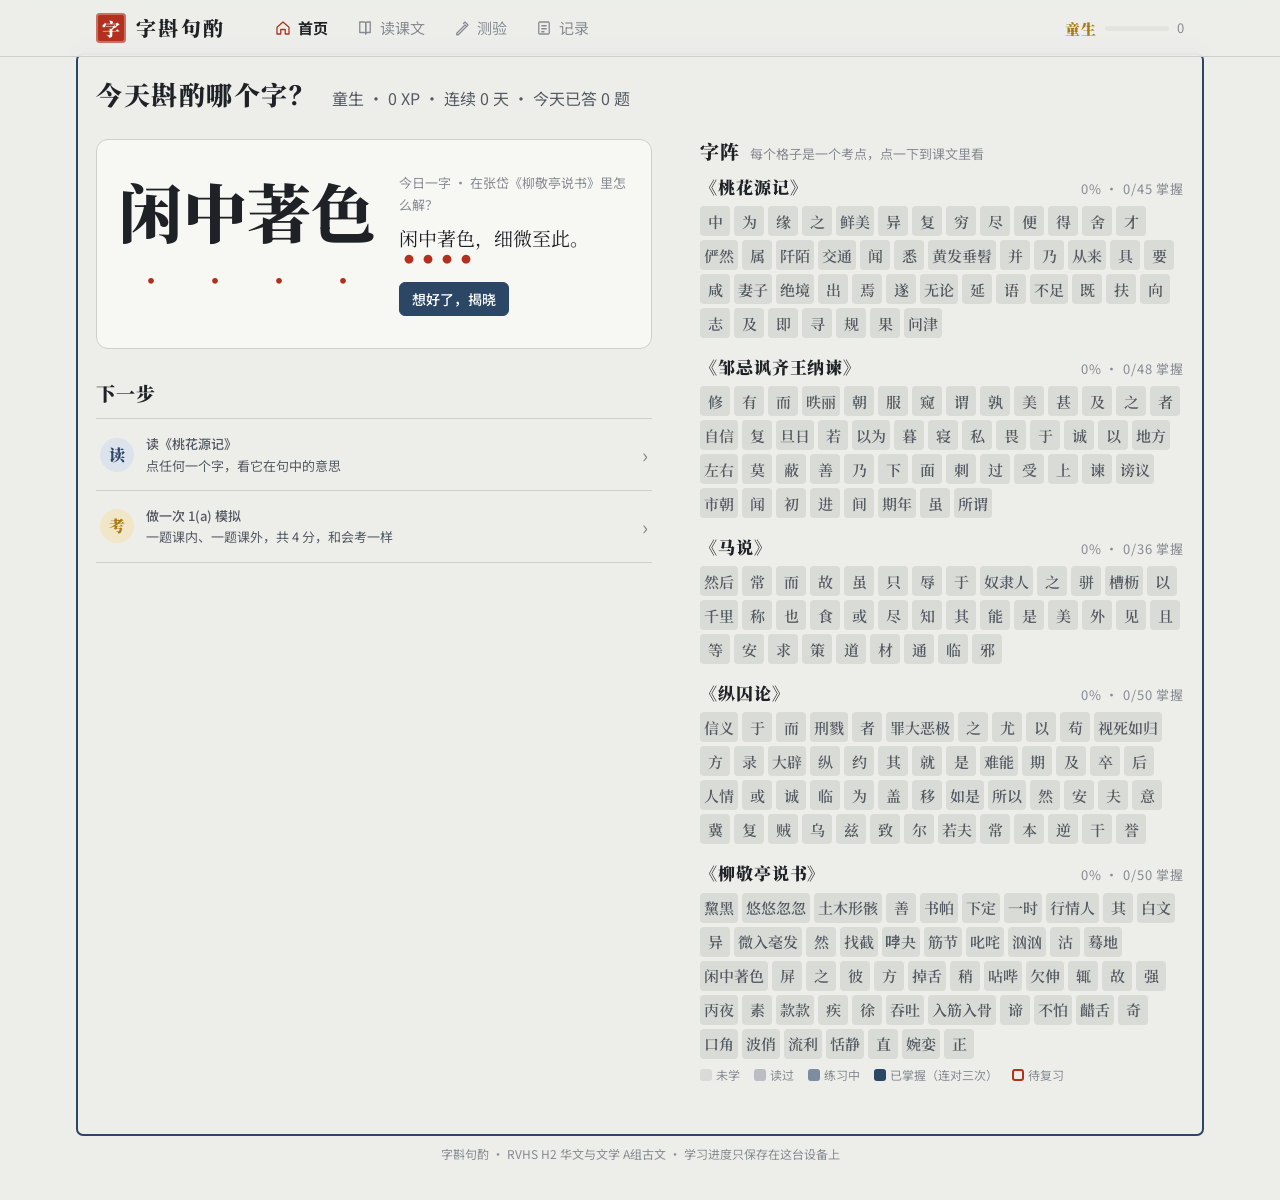
==== index.html @ b3ece3bb "字斟句酌: H2 CLL 文言字词 study app (five prescribed texts, 1(a)-style quiz, records + PDF) Co-Authored-By: " ====
<!doctype html>
<html lang="zh-Hans">
<head>
<meta charset="utf-8">
<meta name="viewport" content="width=device-width, initial-scale=1, viewport-fit=cover">
<title>字斟句酌 · 文言字词</title>
<meta name="description" content="H2 华文与文学 A组古文：五篇指定古文逐字释义、一词多义、测一测，以及仿 1(a) 的课内外字词测验。">
<meta name="theme-color" content="#EDEEEA" media="(prefers-color-scheme: light)">
<meta name="theme-color" content="#16181C" media="(prefers-color-scheme: dark)">
<link rel="manifest" href="manifest.webmanifest">
<link rel="icon" type="image/png" href="icons/icon-192.png">
<link rel="apple-touch-icon" href="icons/apple-touch-icon.png">
<meta name="apple-mobile-web-app-capable" content="yes">
<meta name="apple-mobile-web-app-title" content="字斟句酌">
<link rel="preconnect" href="https://fonts.googleapis.com">
<link rel="preconnect" href="https://fonts.gstatic.com" crossorigin>
<link rel="stylesheet" href="https://fonts.googleapis.com/css2?family=Noto+Sans+SC:wght@400;500;700&family=Noto+Serif+SC:wght@400;600;900&display=swap">
<link rel="stylesheet" href="css/app.css">
</head>
<body>
<a class="skip" href="#main">跳到正文</a>
<header class="hd">
  <div class="hd-in">
    <a href="#home" class="brand" aria-label="字斟句酌 首页"><span class="seal" aria-hidden="true">字</span><span class="brand-t">字斟句酌</span></a>
    <nav class="nav" aria-label="主导航">
      <a href="#home" data-v="home"><svg viewBox="0 0 24 24" aria-hidden="true"><path d="M4 11 12 4l8 7v9h-5v-6H9v6H4z"/></svg><span>首页</span></a>
      <a href="#read" data-v="read"><svg viewBox="0 0 24 24" aria-hidden="true"><path d="M5 4h6a2 2 0 0 1 2 2v14a2 2 0 0 0-2-2H5z"/><path d="M19 4h-4a2 2 0 0 0-2 2v14a2 2 0 0 1 2-2h4z"/></svg><span>读课文</span></a>
      <a href="#quiz" data-v="quiz"><svg viewBox="0 0 24 24" aria-hidden="true"><path d="M5 19 16 8l2 2L7 21H5z"/><path d="m14 6 2-2 4 4-2 2"/></svg><span>测验</span></a>
      <a href="#records" data-v="records"><svg viewBox="0 0 24 24" aria-hidden="true"><rect x="5" y="4" width="14" height="16" rx="1.5"/><path d="M9 9h6M9 13h6M9 17h3"/></svg><span>记录</span></a>
    </nav>
    <a class="rank-chip" href="#records" aria-label="我的等级"><b id="hd-rank">童生</b><span class="xpbar" aria-hidden="true"><i id="hd-bar"></i></span><span id="hd-xp" class="hd-xp">0</span></a>
  </div>
</header>
<main id="main" tabindex="-1"></main>
<aside id="sheet" class="sheet" hidden aria-live="polite"></aside>
<div id="toast" role="status" hidden></div>
<div id="stage" aria-hidden="true"></div>
<footer class="ft"><p>字斟句酌 · RVHS H2 华文与文学 A组古文 · 学习进度只保存在这台设备上</p></footer>
<script src="js/parse.js"></script>
<script src="js/zz.js"></script>
<script src="data/texts/taohua.js"></script>
<script src="data/texts/zouji.js"></script>
<script src="data/texts/mashuo.js"></script>
<script src="data/texts/zongqiu.js"></script>
<script src="data/texts/liujingting.js"></script>
<script src="js/app.js"></script>
<script>
  if ('serviceWorker' in navigator && (location.protocol === 'https:' || location.hostname === 'localhost')) {
    window.addEventListener('load', function () { navigator.serviceWorker.register('sw.js').catch(function () {}); });
  }
</script>
</body>
</html>
---- css/app.css ----
/* 字斟句酌 · 文言字词
   One idea carries the design: the exam's 着重号. A tapped or tested character gets a 朱砂 dot beneath it
   (CSS text-emphasis), and its meaning appears as a 朱批 — a red-ink margin note. Everything else stays ink-on-paper quiet.
   Phones: one column, tab bar at the bottom, notes in a bottom sheet. ≥1040px: text column + sticky margin note. */
/* 𠷺 (U+20DFA) and 㕮 are missing from most phone fonts; this 1 KB font carries just those glyphs (built from Noto Serif CJK, OFL) */
@font-face { font-family: 'ZZ Rare'; src: url('fonts/zz-rare.woff2') format('woff2'); unicode-range: U+20DFA, U+356E; font-display: swap; }
:root {
  --paper: #EDEEEA;      /* 宣纸灰 */
  --leaf: #F7F7F4;       /* raised surface */
  --sunk: #E2E4DF;
  --ink: #1E2126;        /* 墨 */
  --ink-2: #545A63;      /* 淡墨 */
  --ink-3: #868B92;
  --rule: #CDD0CA;
  --zhu: #B3301E;        /* 朱砂: annotation, dots, marks */
  --zhu-soft: #F3DDD7;
  --dai: #2C4766;        /* 黛: actions */
  --dai-ink: #FFFFFF;
  --dai-soft: #DCE3EC;
  --huang: #A87C14;      /* 藤黄: rank, XP */
  --huang-soft: #F1E6C8;
  --lv: #3B7656;         /* 石绿: correct */
  --lv-soft: #DCEBE2;
  --m0: #D9DBD6; --m1: #B9BDC4; --m2: #7E8CA0; --m3: #2C4766;  /* mastery shades: 未学 / 读过 / 练习中 / 掌握 */
  --f-wen: 'ZZ Rare', 'Noto Serif SC', 'Songti SC', 'STSong', 'SimSun', serif;
  --f-ui: 'ZZ Rare', 'Noto Sans SC', 'PingFang SC', 'Hiragino Sans GB', 'Microsoft YaHei', system-ui, sans-serif;
  --tab-h: 62px;
  --r-s: 6px; --r-m: 12px;
  color-scheme: light;
}
@media (prefers-color-scheme: dark) {
  :root:not([data-theme="light"]) {
    --paper: #16181C; --leaf: #1E2126; --sunk: #25292F; --ink: #E6E4DE; --ink-2: #ABAFB5; --ink-3: #7B8087; --rule: #33383F;
    --zhu: #E0715C; --zhu-soft: #3A211C; --dai: #9DB6D6; --dai-ink: #10161E; --dai-soft: #233245;
    --huang: #D9B256; --huang-soft: #3A3120; --lv: #7FC39C; --lv-soft: #1C3127;
    --m0: #2A2E34; --m1: #464C55; --m2: #6F84A0; --m3: #A9C0DE;
    color-scheme: dark;
  }
}
:root[data-theme="dark"] {
  --paper: #16181C; --leaf: #1E2126; --sunk: #25292F; --ink: #E6E4DE; --ink-2: #ABAFB5; --ink-3: #7B8087; --rule: #33383F;
  --zhu: #E0715C; --zhu-soft: #3A211C; --dai: #9DB6D6; --dai-ink: #10161E; --dai-soft: #233245;
  --huang: #D9B256; --huang-soft: #3A3120; --lv: #7FC39C; --lv-soft: #1C3127;
  --m0: #2A2E34; --m1: #464C55; --m2: #6F84A0; --m3: #A9C0DE;
  color-scheme: dark;
}

* { box-sizing: border-box; }
html { -webkit-text-size-adjust: 100%; }
body { margin: 0; background: var(--paper); color: var(--ink); font: 16px/1.65 var(--f-ui); padding-bottom: calc(var(--tab-h) + env(safe-area-inset-bottom)); }
button, input, select, textarea { font: inherit; color: inherit; }
a { color: var(--dai); }
:focus-visible { outline: 2px solid var(--dai); outline-offset: 2px; border-radius: 3px; }
.skip { position: absolute; left: -999px; top: 8px; background: var(--leaf); padding: 6px 10px; z-index: 50; }
.skip:focus { left: 8px; }
.sr { position: absolute; width: 1px; height: 1px; overflow: hidden; clip: rect(0 0 0 0); }
#stage { position: absolute; left: -10000px; top: 0; width: 760px; }

/* ---------- header / nav ---------- */
.hd { position: sticky; top: 0; z-index: 20; background: var(--paper); border-bottom: 1px solid var(--rule); padding-top: env(safe-area-inset-top); }
.hd-in { max-width: 1120px; margin: 0 auto; display: flex; align-items: center; gap: 16px; height: 56px; padding: 0 16px; }
.brand { display: flex; align-items: center; gap: 10px; text-decoration: none; color: var(--ink); }
.brand-t { font: 900 20px/1 var(--f-wen); letter-spacing: .12em; }
.seal { display: inline-grid; place-items: center; width: 30px; height: 30px; background: var(--zhu); color: #fff; font: 900 18px/1 var(--f-wen); border-radius: 4px; box-shadow: inset 0 0 0 2px color-mix(in srgb, #fff 30%, transparent); }
.nav { position: fixed; left: 0; right: 0; bottom: 0; z-index: 30; display: grid; grid-template-columns: repeat(4, 1fr); height: calc(var(--tab-h) + env(safe-area-inset-bottom)); padding-bottom: env(safe-area-inset-bottom); background: var(--leaf); border-top: 1px solid var(--rule); }
.nav a { display: flex; flex-direction: column; align-items: center; justify-content: center; gap: 2px; font-size: 12px; color: var(--ink-3); text-decoration: none; }
.nav svg { width: 22px; height: 22px; fill: none; stroke: currentColor; stroke-width: 1.7; stroke-linejoin: round; stroke-linecap: round; }
.nav a[aria-current="page"] { color: var(--ink); font-weight: 700; }
.nav a[aria-current="page"] svg { stroke: var(--zhu); }
.rank-chip { margin-left: auto; display: flex; align-items: center; gap: 8px; text-decoration: none; color: var(--ink); font-size: 13px; }
.rank-chip b { font: 900 15px/1 var(--f-wen); color: var(--huang); letter-spacing: .08em; }
.xpbar { display: inline-block; width: 64px; height: 5px; border-radius: 3px; background: var(--sunk); overflow: hidden; }
.xpbar i { display: block; height: 100%; width: 0; background: var(--huang); transition: width .4s; }
.hd-xp { color: var(--ink-3); font-variant-numeric: tabular-nums; }
@media (min-width: 760px) {
  body { padding-bottom: 0; }
  .hd { background: color-mix(in srgb, var(--paper) 90%, transparent); backdrop-filter: blur(8px); -webkit-backdrop-filter: blur(8px); }
  .nav { position: static; display: flex; gap: 4px; height: auto; padding: 0; background: none; border: 0; margin-left: 20px; }
  .nav a { flex-direction: row; gap: 6px; font-size: 15px; padding: 8px 12px; border-radius: var(--r-s); }
  .nav a:hover { background: var(--sunk); }
  .nav svg { width: 18px; height: 18px; }
}

/* ---------- page frame ---------- */
main { display: block; max-width: 1120px; margin: 0 auto; padding: 20px 16px 48px; outline: none; }
.col { max-width: 720px; margin: 0 auto; }
.ft { text-align: center; color: var(--ink-3); font-size: 12px; padding: 0 16px 24px; }
h1, h2, h3 { font-family: var(--f-wen); font-weight: 900; line-height: 1.3; margin: 0; }
.pg-h { font-size: 28px; letter-spacing: .06em; margin-bottom: 4px; }
.pg-sub { color: var(--ink-2); margin: 0 0 20px; }
.sec-h { font-size: 19px; letter-spacing: .05em; margin: 32px 0 12px; display: flex; align-items: baseline; gap: 10px; }
.sec-h small { font: 400 13px var(--f-ui); color: var(--ink-3); letter-spacing: 0; }
.back { background: none; border: 0; padding: 4px 0; color: var(--ink-2); cursor: pointer; margin-bottom: 8px; }
.back:hover { color: var(--ink); }
.fine { font-size: 13px; color: var(--ink-3); }

.btn { display: inline-flex; align-items: center; justify-content: center; gap: 6px; min-height: 44px; padding: 0 18px; border-radius: var(--r-s); border: 1px solid var(--rule); background: var(--leaf); cursor: pointer; text-decoration: none; color: var(--ink); font-weight: 500; }
.btn:hover { border-color: var(--ink-3); }
.btn.primary { background: var(--dai); border-color: var(--dai); color: var(--dai-ink); }
.btn.primary:hover { filter: brightness(1.08); }
.btn.zhu { background: var(--zhu); border-color: var(--zhu); color: #fff; }
.btn.ghost { background: none; }
.btn.sm { min-height: 34px; padding: 0 12px; font-size: 14px; }
.btn[disabled] { opacity: .45; cursor: not-allowed; }
.actions { display: flex; flex-wrap: wrap; gap: 10px; margin-top: 16px; }

/* 着重号: the dotted character, everywhere a word is "the one being asked about" */
.dot { -webkit-text-emphasis: filled circle var(--zhu); text-emphasis: filled circle var(--zhu); -webkit-text-emphasis-position: under; text-emphasis-position: under right; }
.wen { font-family: var(--f-wen); }

/* ---------- home ---------- */
.home { display: grid; gap: 28px; }
@media (min-width: 1040px) { .home { grid-template-columns: minmax(0, 1.15fr) minmax(0, 1fr); align-items: start; column-gap: 48px; } .home .span { grid-column: 1 / -1; } }
.hello { display: flex; flex-wrap: wrap; align-items: baseline; gap: 6px 16px; }
.hello h1 { font-size: 26px; letter-spacing: .06em; }
.hello p { margin: 0; color: var(--ink-2); }
.today { position: relative; display: grid; grid-template-columns: auto 1fr; gap: 0 24px; align-items: center; padding: 24px 22px; background: var(--leaf); border-radius: var(--r-m); border: 1px solid var(--rule); }
.today .big { font: 900 104px/1 var(--f-wen); padding-bottom: 22px; -webkit-text-emphasis: filled dot var(--zhu); text-emphasis: filled dot var(--zhu); -webkit-text-emphasis-position: under; text-emphasis-position: under right; }
.today .big.multi { font-size: 64px; }
.today .lbl { font-size: 13px; color: var(--ink-3); margin: 0 0 6px; }
.today .ctx { font: 400 19px/1.8 var(--f-wen); margin: 0; }
.today .cite { font-size: 13px; color: var(--ink-2); margin: 2px 0 12px; }
.today .ans { border-left: 3px solid var(--zhu); padding: 2px 0 2px 12px; margin: 10px 0; }
.today .ans b { font-family: var(--f-wen); font-size: 19px; color: var(--zhu); }
@media (max-width: 520px) { .today { grid-template-columns: 1fr; } .today .big { font-size: 84px; } }

.next { list-style: none; margin: 0; padding: 0; border-top: 1px solid var(--rule); }
.next li { border-bottom: 1px solid var(--rule); }
.next a { display: grid; grid-template-columns: 34px 1fr auto; gap: 12px; align-items: center; padding: 14px 4px; text-decoration: none; color: var(--ink); }
.next a:hover { background: var(--sunk); }
.next .ic { width: 34px; height: 34px; display: grid; place-items: center; border-radius: 50%; background: var(--dai-soft); color: var(--dai); font: 900 16px/1 var(--f-wen); }
.next .ic.zhu { background: var(--zhu-soft); color: var(--zhu); }
.next .ic.huang { background: var(--huang-soft); color: var(--huang); }
.next b { display: block; font-weight: 500; }
.next span { font-size: 13px; color: var(--ink-2); }
.next .go { color: var(--ink-3); font-size: 20px; }

/* 字阵 mastery map */
.zhen { display: grid; gap: 18px; }
.zhen-row h3 { font-size: 17px; letter-spacing: .05em; display: flex; justify-content: space-between; align-items: baseline; margin-bottom: 8px; }
.zhen-row h3 a { color: var(--ink); text-decoration: none; }
.zhen-row h3 small { font: 400 13px var(--f-ui); color: var(--ink-3); font-variant-numeric: tabular-nums; }
.tiles { display: flex; flex-wrap: wrap; gap: 4px; }
.tile { min-width: 30px; height: 30px; padding: 0 4px; display: grid; place-items: center; border: 0; border-radius: 4px; font: 600 15px/1 var(--f-wen); cursor: pointer; background: var(--m0); color: var(--ink-2); }
.tile.l1 { background: var(--m1); color: var(--ink); }
.tile.l2 { background: var(--m2); color: #fff; }
.tile.l3 { background: var(--m3); color: var(--dai-ink); }
.tile.due { box-shadow: inset 0 0 0 2px var(--zhu); }
.legend { display: flex; flex-wrap: wrap; gap: 6px 14px; font-size: 12px; color: var(--ink-3); margin-top: 6px; }
.legend i { display: inline-block; width: 12px; height: 12px; border-radius: 3px; vertical-align: -1px; margin-right: 4px; }

/* ---------- 读课文: text list ---------- */
.shelf { list-style: none; margin: 0; padding: 0; display: grid; gap: 0; border-top: 1px solid var(--ink); }
.shelf li { border-bottom: 1px solid var(--rule); }
.shelf a { display: grid; grid-template-columns: 1fr auto; gap: 4px 16px; padding: 18px 4px; text-decoration: none; color: var(--ink); }
.shelf a:hover { background: var(--sunk); }
.shelf h2 { font-size: 24px; letter-spacing: .08em; }
.shelf .by { grid-column: 1; color: var(--ink-2); font-size: 14px; }
.shelf .pct { grid-row: 1 / span 2; grid-column: 2; align-self: center; text-align: right; font-size: 13px; color: var(--ink-3); }
.shelf .pct b { display: block; font: 900 22px/1.1 var(--f-wen); color: var(--dai); }
.shelf .mini { grid-column: 1 / -1; display: flex; gap: 2px; margin-top: 6px; }
.shelf .mini i { flex: 1; height: 4px; border-radius: 2px; background: var(--m0); }
.shelf .mini i.l1 { background: var(--m1); } .shelf .mini i.l2 { background: var(--m2); } .shelf .mini i.l3 { background: var(--m3); }

/* ---------- 读课文: reader ---------- */
.reader { display: grid; gap: 24px; }
@media (min-width: 1040px) { .reader { grid-template-columns: minmax(0, 1fr) 340px; gap: 48px; } }
.r-head h1 { font-size: 34px; letter-spacing: .12em; }
.r-head .by { color: var(--ink-2); margin: 4px 0 10px; }
.r-head .intro { color: var(--ink-2); font-size: 15px; margin: 0 0 16px; max-width: 40em; }
.r-tools { position: sticky; top: 56px; z-index: 5; display: flex; flex-wrap: wrap; align-items: center; gap: 10px 14px; padding: 10px 0; background: var(--paper); border-bottom: 1px solid var(--rule); margin-bottom: 18px; }
.seg { display: inline-flex; border: 1px solid var(--rule); border-radius: var(--r-s); overflow: hidden; }
.seg button { border: 0; background: var(--leaf); padding: 6px 14px; cursor: pointer; font-size: 14px; }
.seg button + button { border-left: 1px solid var(--rule); }
.seg button[aria-pressed="true"] { background: var(--ink); color: var(--paper); }
.chk { display: inline-flex; align-items: center; gap: 6px; font-size: 14px; color: var(--ink-2); cursor: pointer; }
.chk input { accent-color: var(--zhu); width: 16px; height: 16px; }
.r-tools .btn { margin-left: auto; }
.text { font: 400 22px/2.25 var(--f-wen); letter-spacing: .05em; max-width: 34em; }
.text p { margin: 0 0 1.1em; text-indent: 2em; }
.text .sent { border-radius: 4px; }
.text .w { cursor: pointer; border-radius: 3px; padding: .08em 0; transition: background-color .15s; }
.text .w:hover { background: var(--sunk); }
.text.show-key .w.k { text-decoration: underline dotted color-mix(in srgb, var(--zhu) 70%, transparent); text-decoration-thickness: 2px; text-underline-offset: .32em; }
.text .w.seen { color: var(--ink); }
.text .w.on { background: var(--zhu-soft); -webkit-text-emphasis: filled circle var(--zhu); text-emphasis: filled circle var(--zhu); -webkit-text-emphasis-position: under; text-emphasis-position: under right; text-decoration: none; }
.text .sent.on-s { background: color-mix(in srgb, var(--sunk) 60%, transparent); }
.text .bh { display: block; text-indent: 0; font: 400 16px/1.8 var(--f-ui); letter-spacing: 0; color: var(--ink-2); margin: .1em 0 .7em; padding-left: 12px; border-left: 2px solid var(--rule); }
.text.mode-yw .bh { display: none; }
.text.mode-dz p { text-indent: 0; }
.text.mode-dz .sent { display: block; }
.text.mode-bh .sent .zh { display: none; }
.text.mode-bh .bh { border: 0; padding: 0; font-size: 18px; color: var(--ink); display: inline; }
.sent-note { display: block; text-indent: 0; font: 13px/1.6 var(--f-ui); letter-spacing: 0; color: var(--ink-3); margin: -.4em 0 .9em 14px; }
.sent-note::before { content: '注　'; color: var(--zhu); font-weight: 700; }
.text.mode-yw .sent-note, .text.mode-bh .sent-note { display: none; }

/* 朱批 margin note (desktop) / bottom sheet (phone) */
.margin { display: none; }
@media (min-width: 1040px) {
  .margin { display: block; position: sticky; top: 130px; align-self: start; max-height: calc(100vh - 150px); overflow: auto; }
  .margin .empty { color: var(--ink-3); font-size: 14px; border-left: 2px solid var(--rule); padding-left: 14px; }
}
.note { border-left: 3px solid var(--zhu); padding: 2px 0 4px 16px; }
.note .hw { display: flex; align-items: flex-end; gap: 12px; flex-wrap: wrap; }
.note .hw b { font: 900 44px/1.2 var(--f-wen); color: var(--ink); padding-bottom: 12px; -webkit-text-emphasis: filled dot var(--zhu); text-emphasis: filled dot var(--zhu); -webkit-text-emphasis-position: under; text-emphasis-position: under right; }
.note .py { color: var(--ink-2); font-size: 15px; padding-bottom: 18px; }
.note .tag { display: inline-block; font-size: 12px; padding: 2px 8px; border-radius: 10px; background: var(--zhu-soft); color: var(--zhu); margin-bottom: 18px; }
.note .g { font: 600 20px/1.6 var(--f-wen); color: var(--zhu); margin: 4px 0 6px; }
.note .g small { display: block; font: 400 12px var(--f-ui); color: var(--ink-3); }
.note .n { font-size: 14px; color: var(--ink-2); margin: 0 0 10px; }
.note .in-s { font: 400 16px/1.8 var(--f-wen); margin: 10px 0 2px; }
.note .in-bh { font-size: 14px; color: var(--ink-2); margin: 0 0 10px; }
.note h4 { font: 700 13px var(--f-ui); color: var(--ink-3); margin: 18px 0 6px; }
.senses { list-style: none; margin: 0; padding: 0; counter-reset: s; }
.senses li { position: relative; padding: 6px 0 6px 28px; border-top: 1px dashed var(--rule); font-size: 14px; counter-increment: s; }
.senses li::before { content: counter(s); position: absolute; left: 0; top: 7px; width: 19px; height: 19px; border-radius: 50%; display: grid; place-items: center; font-size: 11px; background: var(--sunk); color: var(--ink-2); }
.senses li.here::before { background: var(--zhu); color: #fff; }
.senses li .m { font-weight: 700; }
.senses li.here .m { color: var(--zhu); }
.senses li .pos { color: var(--ink-3); font-size: 12px; margin-left: 4px; }
.senses li .ex { display: block; font-family: var(--f-wen); color: var(--ink-2); }
.xref { list-style: none; margin: 0; padding: 0; font-size: 14px; }
.xref li { padding: 5px 0; border-top: 1px dashed var(--rule); }
.xref a { color: var(--ink); text-decoration: none; }
.xref a:hover { text-decoration: underline; }
.xref .t { color: var(--ink-3); font-size: 12px; }
.tip { font-size: 14px; background: var(--huang-soft); color: var(--ink); border-radius: var(--r-s); padding: 8px 12px; margin-top: 14px; }
.note-nav { display: flex; gap: 8px; margin-top: 16px; }
.sheet { position: fixed; left: 0; right: 0; bottom: 0; z-index: 40; max-height: 62vh; overflow: auto; background: var(--leaf); border-top: 1px solid var(--rule); border-radius: 14px 14px 0 0; box-shadow: 0 -8px 30px rgba(20, 22, 26, .18); padding: 10px 18px calc(18px + env(safe-area-inset-bottom)); }
.sheet .grab { display: flex; justify-content: flex-end; position: sticky; top: -10px; background: var(--leaf); padding-top: 6px; }
.sheet .x { border: 0; background: var(--sunk); width: 34px; height: 34px; border-radius: 50%; cursor: pointer; font-size: 18px; }
@media (min-width: 1040px) { .sheet { display: none !important; } }
@media (max-width: 1039px) { body.sheet-open main { padding-bottom: 60vh; } }

/* ---------- MCQ & quiz ---------- */
.qwrap { max-width: 720px; margin: 0 auto; }
.qbar { display: flex; align-items: center; gap: 12px; margin-bottom: 18px; font-size: 14px; color: var(--ink-2); }
.qbar .prog { flex: 1; height: 4px; background: var(--sunk); border-radius: 2px; overflow: hidden; }
.qbar .prog i { display: block; height: 100%; background: var(--dai); transition: width .3s; }
.qtype { font-size: 13px; color: var(--ink-3); margin: 0 0 8px; }
.qstem { font: 400 15px/1.6 var(--f-ui); color: var(--ink-2); margin: 0 0 6px; }
.qs { font: 400 24px/2.1 var(--f-wen); letter-spacing: .05em; margin: 0 0 6px; }
.qsrc { text-align: right; font: italic 14px var(--f-wen); color: var(--ink-2); margin: 0 0 20px; }
.opts { list-style: none; margin: 0; padding: 0; display: grid; gap: 10px; }
.opt { width: 100%; text-align: left; display: grid; grid-template-columns: 30px 1fr; gap: 10px; align-items: start; padding: 12px 14px; background: var(--leaf); border: 1px solid var(--rule); border-radius: var(--r-s); cursor: pointer; font-size: 16px; line-height: 1.7; }
.opt:hover:not([disabled]) { border-color: var(--dai); }
.opt .L { width: 26px; height: 26px; border-radius: 50%; display: grid; place-items: center; border: 1px solid var(--rule); font-size: 13px; color: var(--ink-2); margin-top: 1px; }
.opt .pair { display: grid; gap: 2px; font-family: var(--f-wen); font-size: 17px; }
.opt .pair small, .opt small { font: 400 12px var(--f-ui); color: var(--ink-3); }
.opt.ok { border-color: var(--lv); background: var(--lv-soft); }
.opt.ok .L { background: var(--lv); color: #fff; border-color: var(--lv); }
.opt.bad { border-color: var(--zhu); background: var(--zhu-soft); }
.opt.bad .L { background: var(--zhu); color: #fff; border-color: var(--zhu); }
.opt[disabled] { cursor: default; }
.fb { margin-top: 16px; padding: 14px 16px; border-radius: var(--r-s); background: var(--leaf); border: 1px solid var(--rule); }
.fb.ok { border-color: color-mix(in srgb, var(--lv) 50%, var(--rule)); }
.fb.bad { border-color: color-mix(in srgb, var(--zhu) 45%, var(--rule)); }
.fb h3 { font: 700 16px var(--f-ui); margin-bottom: 6px; }
.fb.ok h3 { color: var(--lv); } .fb.bad h3 { color: var(--zhu); }
.fb p { margin: 6px 0; }
.fb .model { font: 600 19px var(--f-wen); color: var(--zhu); }
.fb .acc { font-size: 13px; color: var(--ink-2); }
.fb .link { font-size: 14px; color: var(--ink-2); border-top: 1px dashed var(--rule); padding-top: 8px; margin-top: 10px; }
.fb .link .wen { font-size: 16px; color: var(--ink); }

/* free recall */
.paper { background: var(--leaf); border: 1px solid var(--rule); border-radius: var(--r-m); padding: 22px 20px; }
.paper .ins { font: 600 16px var(--f-wen); margin: 0 0 14px; }
.item { display: grid; grid-template-columns: 34px 1fr; gap: 6px; margin: 0 0 18px; }
.paper.single .item { grid-template-columns: 1fr; }
.paper.single .item .no { display: none; }
.item .no { font: 400 16px/2.1 var(--f-wen); color: var(--ink-2); }
.item .qs { font-size: 22px; }
.ansrow { display: flex; gap: 10px; align-items: center; }
.ansrow label { font: 600 18px var(--f-wen); white-space: nowrap; }
.ansrow input { flex: 1; min-width: 0; min-height: 46px; padding: 0 12px; border: 1px solid var(--rule); border-bottom: 2px solid var(--ink-3); border-radius: var(--r-s) var(--r-s) 0 0; background: var(--paper); font: 400 18px var(--f-wen); }
.ansrow input:focus { outline: none; border-bottom-color: var(--dai); }
.mark { display: inline-grid; place-items: center; min-width: 54px; height: 36px; padding: 0 8px; border: 2px solid var(--zhu); border-radius: 50%; color: var(--zhu); font: 900 18px/1 var(--f-wen); transform: rotate(-6deg); }
.mark.full { border-color: var(--lv); color: var(--lv); }
.selfmark { display: grid; gap: 8px; margin-top: 10px; }
.selfmark button { text-align: left; padding: 10px 12px; border: 1px solid var(--rule); border-radius: var(--r-s); background: var(--paper); cursor: pointer; }
.selfmark button:hover { border-color: var(--dai); }
.selfmark button b { font-family: var(--f-wen); margin-right: 8px; color: var(--dai); }
.rule-note { font-size: 13px; color: var(--ink-2); background: var(--sunk); border-radius: var(--r-s); padding: 8px 12px; margin-top: 10px; }
.tag-s { display: inline-block; font-size: 12px; padding: 1px 8px; border-radius: 10px; background: var(--huang-soft); color: var(--huang); margin-left: 6px; vertical-align: 2px; }
.tag-s.in { background: var(--dai-soft); color: var(--dai); }

/* quiz setup */
.modes { display: grid; gap: 14px; }
@media (min-width: 700px) { .modes { grid-template-columns: 1fr 1fr; } }
.mode { padding: 20px; border-radius: var(--r-m); background: var(--leaf); border: 1px solid var(--rule); display: flex; flex-direction: column; gap: 8px; }
.mode h2 { font-size: 21px; letter-spacing: .05em; }
.mode p { margin: 0; color: var(--ink-2); font-size: 15px; }
.mode .actions { margin-top: auto; padding-top: 10px; }
.mode.exam { border-color: var(--ink); }
.field { margin: 14px 0; }
.field > span { display: block; font-size: 13px; color: var(--ink-3); margin-bottom: 6px; }
.chips { display: flex; flex-wrap: wrap; gap: 8px; }
.chips label { position: relative; }
.chips input { position: absolute; opacity: 0; inset: 0; cursor: pointer; }
.chips span { display: inline-block; padding: 6px 12px; border: 1px solid var(--rule); border-radius: 18px; font-size: 14px; background: var(--paper); }
.chips input:checked + span { background: var(--ink); color: var(--paper); border-color: var(--ink); }
.chips input:focus-visible + span { outline: 2px solid var(--dai); outline-offset: 2px; }

/* results */
.result { text-align: center; padding: 26px 16px; }
.result .score { font: 900 64px/1 var(--f-wen); }
.result .score small { font-size: 26px; color: var(--ink-3); }
.result p { color: var(--ink-2); }
.rlist { list-style: none; margin: 18px 0 0; padding: 0; text-align: left; border-top: 1px solid var(--rule); }
.rlist li { display: grid; grid-template-columns: 1fr auto; gap: 4px 12px; padding: 12px 2px; border-bottom: 1px solid var(--rule); }
.rlist .s { font: 400 17px/1.8 var(--f-wen); }
.rlist .meta { grid-column: 1; font-size: 13px; color: var(--ink-2); }
.rlist .pt { grid-row: 1 / span 2; grid-column: 2; align-self: center; font: 900 18px var(--f-wen); color: var(--zhu); }
.rlist .pt.full { color: var(--lv); }

/* ---------- 记录 ---------- */
.rankcard { display: grid; grid-template-columns: auto 1fr; gap: 20px; align-items: center; padding: 22px 20px; background: var(--leaf); border: 1px solid var(--rule); border-radius: var(--r-m); }
.bigseal { width: 92px; height: 92px; display: flex; flex-direction: column; align-items: center; justify-content: center; background: var(--zhu); color: #fff; border-radius: 8px; font: 900 32px/1.08 var(--f-wen); box-shadow: inset 0 0 0 4px color-mix(in srgb, #fff 25%, transparent); }
.rankcard h2 { font-size: 22px; letter-spacing: .06em; }
.rankcard p { margin: 4px 0; color: var(--ink-2); font-size: 14px; }
.ladder { display: flex; gap: 3px; margin-top: 10px; }
.ladder span { flex: 1; text-align: center; font: 600 12px/1 var(--f-wen); padding: 6px 0; border-radius: 3px; background: var(--sunk); color: var(--ink-3); }
.ladder span.got { background: var(--huang-soft); color: var(--huang); }
.ladder span.cur { background: var(--huang); color: #fff; }
@media (max-width: 480px) { .ladder span { font-size: 0; height: 8px; padding: 0; } .ladder span::first-letter { font-size: 0; } }
.stats { display: grid; grid-template-columns: repeat(auto-fit, minmax(130px, 1fr)); gap: 1px; background: var(--rule); border: 1px solid var(--rule); border-radius: var(--r-m); overflow: hidden; margin-top: 16px; }
.stats div { background: var(--leaf); padding: 12px 14px; }
.stats b { display: block; font: 900 24px/1.2 var(--f-wen); font-variant-numeric: tabular-nums; }
.stats span { font-size: 13px; color: var(--ink-3); }
.badges { display: grid; grid-template-columns: repeat(auto-fill, minmax(150px, 1fr)); gap: 10px; }
.badge { display: grid; grid-template-columns: 44px 1fr; gap: 10px; align-items: center; padding: 10px; border-radius: var(--r-s); border: 1px dashed var(--rule); color: var(--ink-3); }
.badge .bs { width: 44px; height: 44px; display: grid; place-items: center; border-radius: 50%; border: 2px dashed var(--rule); font: 900 15px/1.05 var(--f-wen); text-align: center; }
.badge b { display: block; font: 700 15px var(--f-wen); }
.badge small { font-size: 12px; line-height: 1.4; display: block; }
.badge.got { border: 1px solid var(--huang); background: var(--huang-soft); color: var(--ink); }
.badge.got .bs { border: 0; background: var(--zhu); color: #fff; }
.hist { list-style: none; margin: 0; padding: 0; border-top: 1px solid var(--rule); }
.hist > li { border-bottom: 1px solid var(--rule); }
.hist summary { display: grid; grid-template-columns: 1fr auto; gap: 2px 12px; padding: 12px 2px; cursor: pointer; list-style: none; }
.hist summary::-webkit-details-marker { display: none; }
.hist summary b { font-weight: 500; }
.hist summary span { font-size: 13px; color: var(--ink-3); }
.hist summary .sc { grid-row: 1 / span 2; grid-column: 2; align-self: center; font: 900 18px var(--f-wen); color: var(--dai); }
.hist .det { padding: 0 2px 12px; font-size: 14px; }
.hist .det p { margin: 4px 0; }
.form-row { display: grid; grid-template-columns: auto 1fr; gap: 10px 12px; align-items: center; max-width: 420px; }
.form-row input { min-height: 42px; padding: 0 10px; border: 1px solid var(--rule); border-radius: var(--r-s); background: var(--leaf); }
fieldset { border: 0; padding: 0; margin: 14px 0; }
legend { font-size: 13px; color: var(--ink-3); margin-bottom: 6px; padding: 0; }
.radio { display: block; padding: 4px 0; }
.radio input { accent-color: var(--dai); margin-right: 6px; }
.msg { padding: 12px 14px; border-radius: var(--r-s); background: var(--sunk); margin-top: 12px; }
.msg.err { background: var(--zhu-soft); }
.danger { color: var(--zhu); }

/* ---------- PDF report (rendered off-screen, captured by html2canvas) ---------- */
.rb { width: 760px; padding: 6px 4px; background: #fff; color: #1E2126; font: 14px/1.6 'ZZ Rare', 'Noto Sans SC', 'PingFang SC', sans-serif; }
.rb h1 { font: 900 24px 'ZZ Rare', 'Noto Serif SC', serif; color: #1E2126; }
.rb .meta { display: flex; flex-wrap: wrap; gap: 4px 20px; color: #545A63; margin-top: 6px; }
.rb .sec { font: 900 16px 'Noto Serif SC', serif; border-bottom: 2px solid #1E2126; padding-bottom: 4px; margin-top: 8px; }
.rb table { width: 100%; border-collapse: collapse; }
.rb th, .rb td { border: 1px solid #CDD0CA; padding: 5px 8px; text-align: left; vertical-align: top; }
.rb th { background: #EDEEEA; font-weight: 700; }
.rb .u { text-decoration: underline; text-decoration-color: #B3301E; text-decoration-thickness: 2px; text-underline-offset: 3px; color: #B3301E; }
.rb .wen { font-family: 'ZZ Rare', 'Noto Serif SC', serif; }
.rb .self { color: #A87C14; font-weight: 700; }
.rb .ok { color: #3B7656; font-weight: 700; } .rb .bad { color: #B3301E; font-weight: 700; }
.rb .glance p { margin: 4px 0; }

/* toast */
#toast { position: fixed; left: 50%; bottom: calc(var(--tab-h) + 16px + env(safe-area-inset-bottom)); transform: translateX(-50%); z-index: 60; background: var(--ink); color: var(--paper); padding: 10px 16px; border-radius: 22px; font-size: 14px; box-shadow: 0 6px 20px rgba(0, 0, 0, .2); max-width: calc(100vw - 32px); white-space: nowrap; }
@media (min-width: 760px) { #toast { bottom: auto; top: 68px; } }
.toast-seal { display: inline-block; background: var(--zhu); color: #fff; font: 900 12px/1 var(--f-wen); padding: 3px 5px; border-radius: 3px; margin-right: 8px; }

@media (prefers-reduced-motion: reduce) { *, *::before, *::after { transition: none !important; animation: none !important; } }
@media print { .hd, .nav, .ft, .r-tools, .margin, .sheet { display: none !important; } body { background: #fff; } }
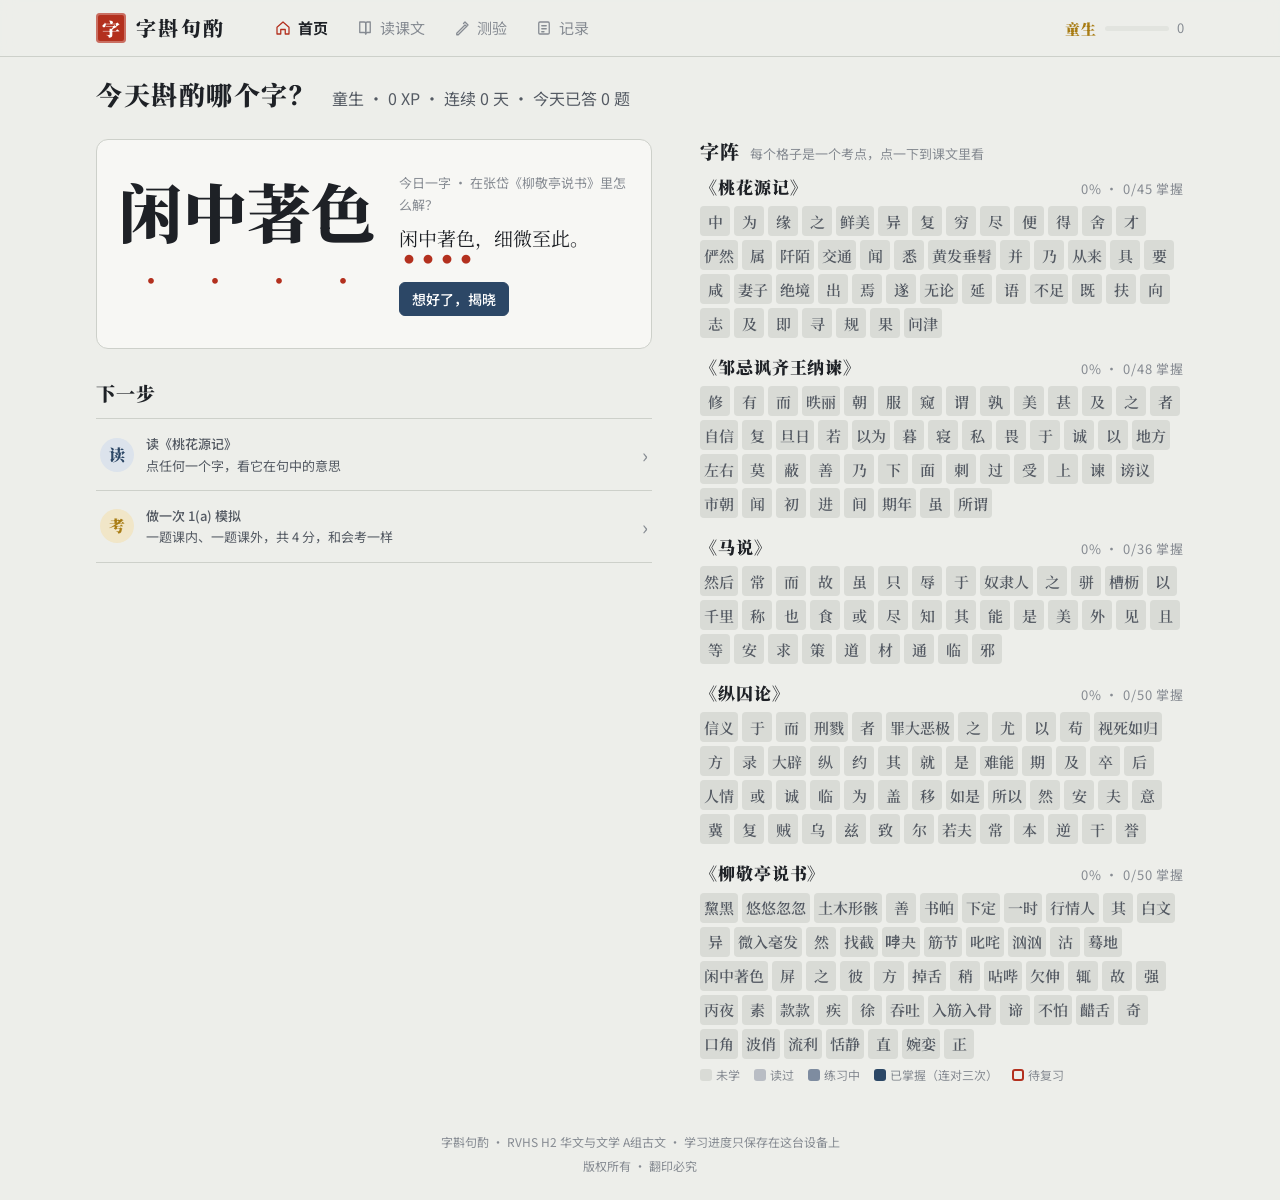
==== commit 726deda6: "Footer: 版权所有 · 翻印必究; drop focus ring on main after view change Co-Authored-By: Claude Opus 5.5 <nore" ====
--- a/index.html
+++ b/index.html
@@ -35,7 +35,7 @@
 <aside id="sheet" class="sheet" hidden aria-live="polite"></aside>
 <div id="toast" role="status" hidden></div>
 <div id="stage" aria-hidden="true"></div>
-<footer class="ft"><p>字斟句酌 · RVHS H2 华文与文学 A组古文 · 学习进度只保存在这台设备上</p></footer>
+<footer class="ft"><p>字斟句酌 · RVHS H2 华文与文学 A组古文 · 学习进度只保存在这台设备上</p><p>版权所有 · 翻印必究</p></footer>
 <script src="js/parse.js"></script>
 <script src="js/zz.js"></script>
 <script src="data/texts/taohua.js"></script>
--- a/css/app.css
+++ b/css/app.css
@@ -51,6 +51,7 @@
 button, input, select, textarea { font: inherit; color: inherit; }
 a { color: var(--dai); }
 :focus-visible { outline: 2px solid var(--dai); outline-offset: 2px; border-radius: 3px; }
+main:focus, main:focus-visible { outline: none; }
 .skip { position: absolute; left: -999px; top: 8px; background: var(--leaf); padding: 6px 10px; z-index: 50; }
 .skip:focus { left: 8px; }
 .sr { position: absolute; width: 1px; height: 1px; overflow: hidden; clip: rect(0 0 0 0); }
@@ -85,6 +86,8 @@
 main { display: block; max-width: 1120px; margin: 0 auto; padding: 20px 16px 48px; outline: none; }
 .col { max-width: 720px; margin: 0 auto; }
 .ft { text-align: center; color: var(--ink-3); font-size: 12px; padding: 0 16px 24px; }
+.ft p { margin: 0; }
+.ft p + p { margin-top: 4px; }
 h1, h2, h3 { font-family: var(--f-wen); font-weight: 900; line-height: 1.3; margin: 0; }
 .pg-h { font-size: 28px; letter-spacing: .06em; margin-bottom: 4px; }
 .pg-sub { color: var(--ink-2); margin: 0 0 20px; }
